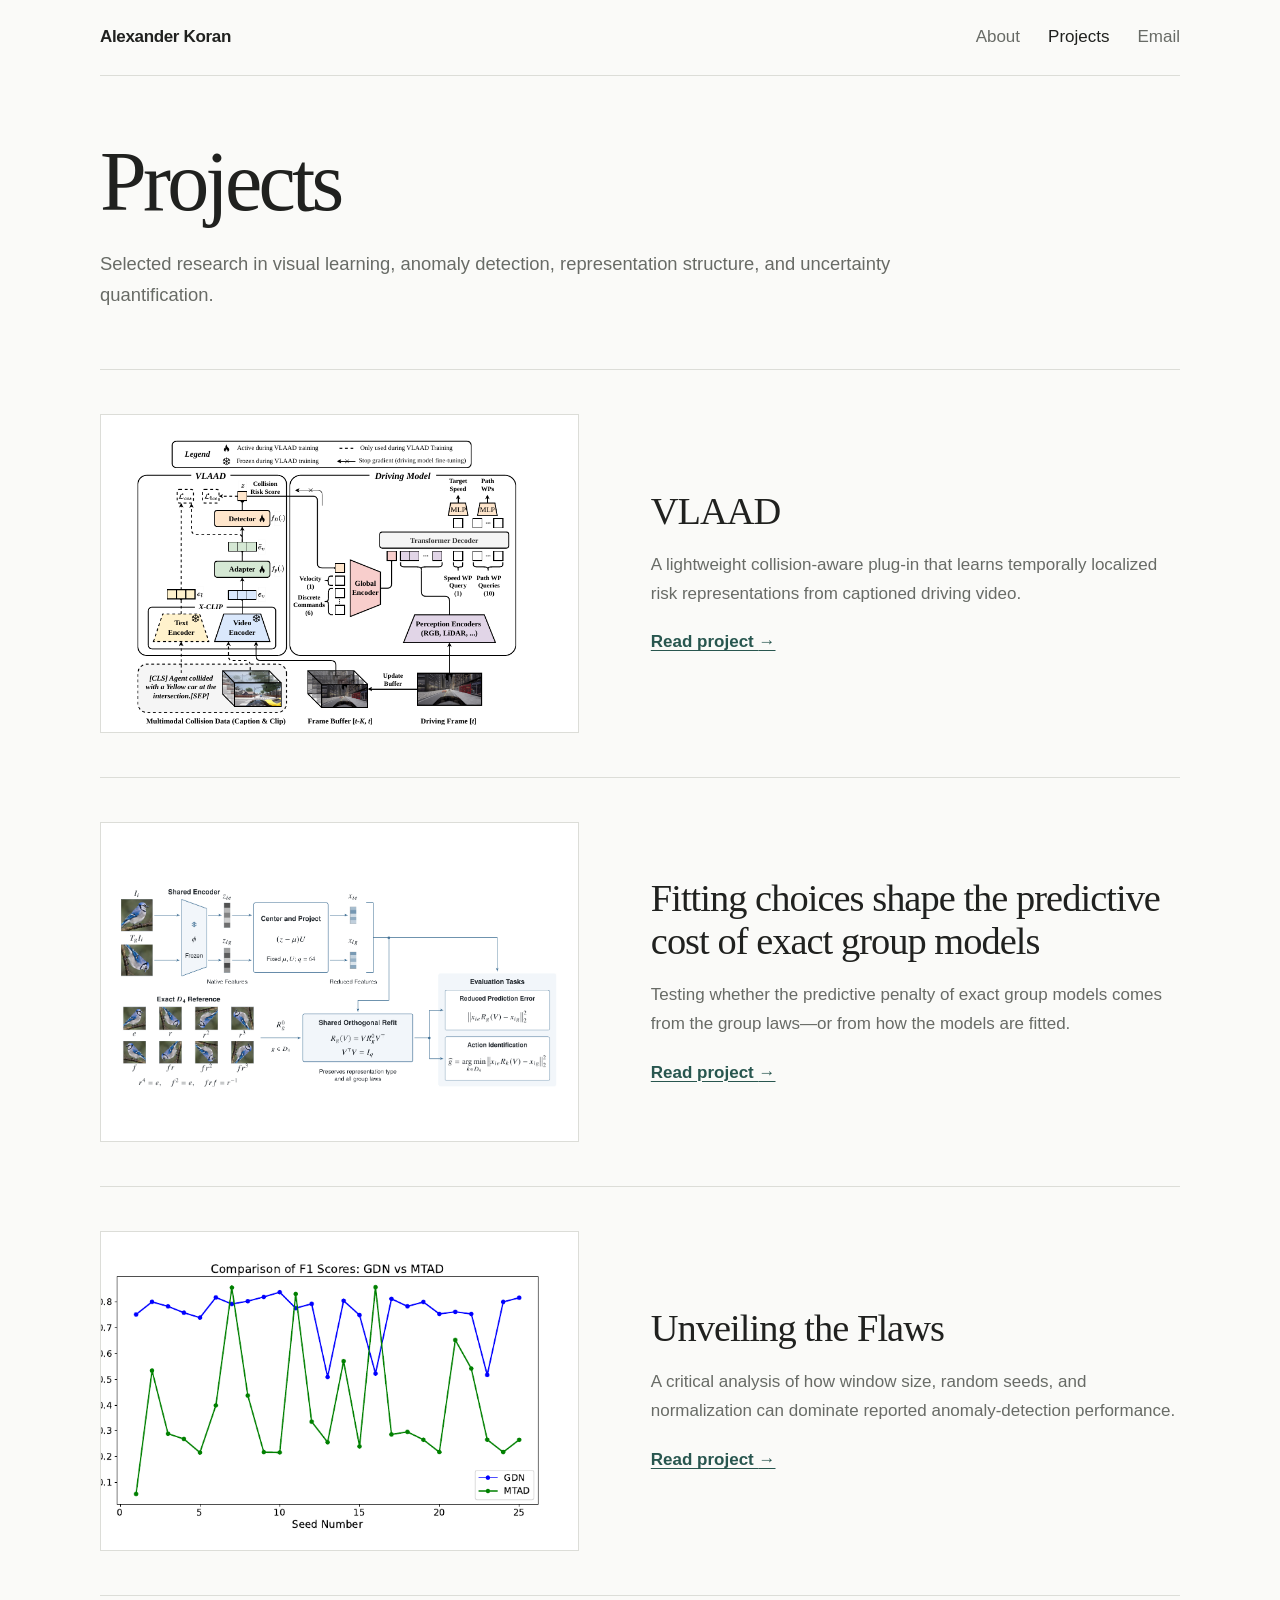
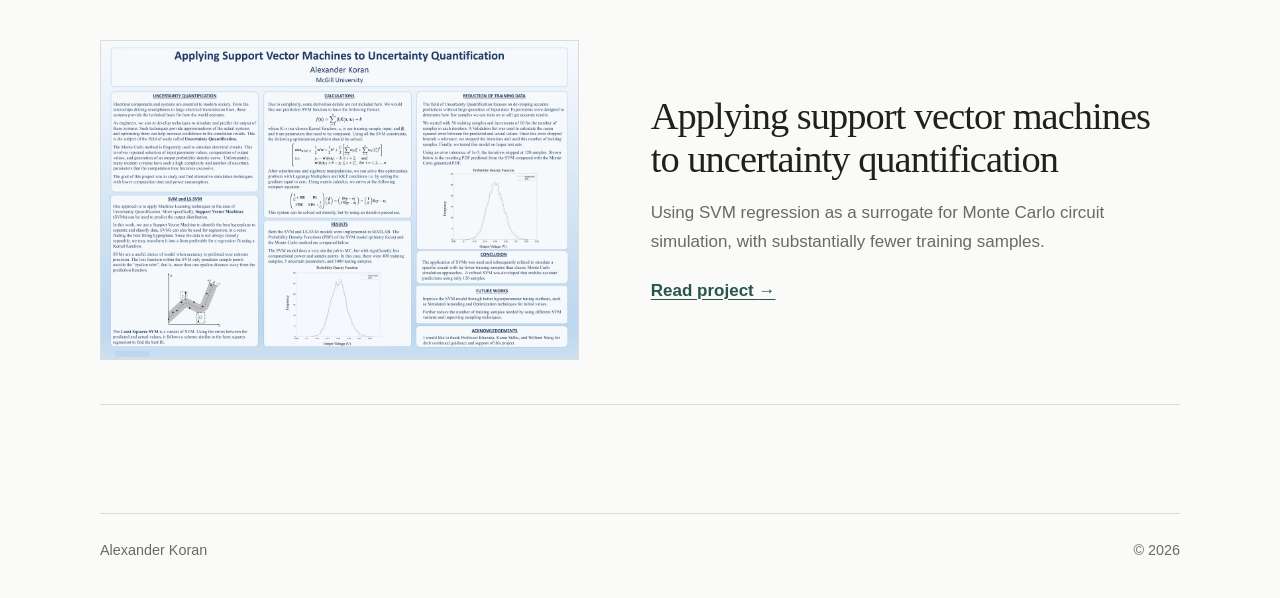
==== projects.html @ d5c2fa04 "Build professional portfolio site" ====
<!doctype html>
<html lang="en">
  <head>
    <meta charset="utf-8">
    <meta name="viewport" content="width=device-width, initial-scale=1">
    <meta name="description" content="Research projects by Alexander Koran in visual learning, anomaly detection, representation learning, and uncertainty quantification.">
    <meta name="theme-color" content="#fafaf8">
    <title>Projects — Alexander Koran</title>
    <link rel="icon" href="favicon.svg" type="image/svg+xml">
    <link rel="stylesheet" href="styles.css">
    <script src="script.js" defer></script>
  </head>
  <body>
    <a class="skip-link" href="#main">Skip to content</a>
    <header class="site-header shell">
      <a class="site-name" href="index.html">Alexander Koran</a>
      <nav aria-label="Primary navigation"><a href="index.html">About</a><a href="projects.html" aria-current="page">Projects</a><a href="mailto:alexanderskoran@gmail.com">Email</a></nav>
    </header>

    <main id="main" class="shell projects-page">
      <header class="page-intro page-intro-compact">
        <h1>Projects</h1>
        <p>Selected research in visual learning, anomaly detection, representation structure, and uncertainty quantification.</p>
      </header>
      <div class="project-list project-index-list">
        <article class="project-row">
          <a class="project-figure" href="projects/vlaad.html" aria-label="Read about VLAAD"><img src="assets/vlaad-architecture.png" alt="Architecture diagram of VLAAD and its integration with a driving model"></a>
          <div class="project-copy"><h2><a href="projects/vlaad.html">VLAAD</a></h2><p>A lightweight collision-aware plug-in that learns temporally localized risk representations from captioned driving video.</p><a class="detail-link" href="projects/vlaad.html">Read project <span aria-hidden="true">→</span></a></div>
        </article>
        <article class="project-row">
          <a class="project-figure" href="projects/exact-group-models.html" aria-label="Read about exact group models"><img src="assets/exact-group-refit.png" alt="Diagram of exact group maps being refitted to observed feature transformations"></a>
          <div class="project-copy"><h2><a href="projects/exact-group-models.html">Fitting choices shape the predictive cost of exact group models</a></h2><p>Testing whether the predictive penalty of exact group models comes from the group laws—or from how the models are fitted.</p><a class="detail-link" href="projects/exact-group-models.html">Read project <span aria-hidden="true">→</span></a></div>
        </article>
        <article class="project-row">
          <a class="project-figure" href="projects/unveiling-the-flaws.html" aria-label="Read about Unveiling the Flaws"><img src="assets/unveiling-flaws-seed-figure.png" alt="F1 scores for two time-series anomaly detection models across random seeds"></a>
          <div class="project-copy"><h2><a href="projects/unveiling-the-flaws.html">Unveiling the Flaws</a></h2><p>A critical analysis of how window size, random seeds, and normalization can dominate reported anomaly-detection performance.</p><a class="detail-link" href="projects/unveiling-the-flaws.html">Read project <span aria-hidden="true">→</span></a></div>
        </article>
        <article class="project-row">
          <a class="project-figure" href="projects/svm-uncertainty-quantification.html" aria-label="Read about support vector machines for uncertainty quantification"><img src="assets/svm-uncertainty-quantification-poster.webp" alt="Poster for a project using SVM surrogates for uncertainty quantification"></a>
          <div class="project-copy"><h2><a href="projects/svm-uncertainty-quantification.html">Applying support vector machines to uncertainty quantification</a></h2><p>Using SVM regression as a surrogate for Monte Carlo circuit simulation, with substantially fewer training samples.</p><a class="detail-link" href="projects/svm-uncertainty-quantification.html">Read project <span aria-hidden="true">→</span></a></div>
        </article>
      </div>
    </main>

    <footer class="site-footer shell"><span>Alexander Koran</span><span>© <span id="current-year">2026</span></span></footer>
  </body>
</html>
---- styles.css ----
:root {
  color-scheme: light;
  --paper: #fafaf8;
  --surface: #ffffff;
  --ink: #20211f;
  --muted: #686b66;
  --line: #dcddd8;
  --accent: #28564f;
}

* { box-sizing: border-box; }

html { scroll-behavior: smooth; }

body {
  margin: 0;
  background: var(--paper);
  color: var(--ink);
  font-family: Inter, ui-sans-serif, -apple-system, BlinkMacSystemFont, "Segoe UI", sans-serif;
  font-size: 17px;
  line-height: 1.7;
  -webkit-font-smoothing: antialiased;
}

img { display: block; max-width: 100%; }

a {
  color: inherit;
  text-underline-offset: 0.2em;
  text-decoration-thickness: 1px;
}

a:hover { color: var(--accent); }

a:focus-visible {
  outline: 2px solid var(--accent);
  outline-offset: 4px;
  border-radius: 2px;
}

.shell {
  width: min(1080px, calc(100% - 48px));
  margin-inline: auto;
}

.skip-link {
  position: fixed;
  top: 12px;
  left: 12px;
  z-index: 20;
  transform: translateY(-160%);
  padding: 8px 12px;
  background: var(--ink);
  color: white;
}

.skip-link:focus { transform: none; }

.site-header {
  min-height: 76px;
  display: flex;
  align-items: center;
  justify-content: space-between;
  border-bottom: 1px solid var(--line);
}

.site-name {
  font-weight: 650;
  letter-spacing: -0.02em;
  text-decoration: none;
}

.site-header nav {
  display: flex;
  gap: 28px;
}

.site-header nav a {
  color: var(--muted);
  text-decoration: none;
}

.site-header nav a:hover,
.site-header nav a[aria-current="page"] { color: var(--ink); }

.intro {
  padding-block: 86px 80px;
  border-bottom: 1px solid var(--line);
}

.intro-copy { max-width: 900px; }

.intro-statement {
  max-width: 880px;
  margin: 0;
  font-family: "Iowan Old Style", "Palatino Linotype", Palatino, Georgia, serif;
  font-size: clamp(2.65rem, 5.8vw, 4.65rem);
  font-weight: 500;
  letter-spacing: -0.045em;
  line-height: 1.04;
}

.intro-copy > p {
  max-width: 760px;
  margin: 30px 0 0;
  color: var(--muted);
  font-size: 1.15rem;
}

.intro-copy .availability {
  margin-top: 18px;
  color: var(--ink);
  font-size: 1rem;
}

.text-links {
  display: flex;
  flex-wrap: wrap;
  gap: 22px;
  margin-top: 34px;
}

.text-links a,
.detail-link,
.project-links a {
  color: var(--accent);
  font-weight: 600;
}

.selected-work { padding-block: 58px 22px; }

.section-title-row {
  display: flex;
  align-items: baseline;
  justify-content: space-between;
  gap: 24px;
}

.section-title-row h2 {
  margin: 0;
  font-family: "Iowan Old Style", "Palatino Linotype", Palatino, Georgia, serif;
  font-size: 2.15rem;
  font-weight: 500;
  letter-spacing: -0.025em;
}

.section-title-row > a { color: var(--muted); }

.project-list { margin-top: 30px; }

.project-row {
  display: grid;
  grid-template-columns: minmax(280px, 0.95fr) minmax(300px, 1.05fr);
  gap: clamp(32px, 6vw, 72px);
  align-items: center;
  padding-block: 44px;
  border-top: 1px solid var(--line);
}

.project-row:last-child { border-bottom: 1px solid var(--line); }

.project-figure {
  display: block;
  overflow: hidden;
  border: 1px solid var(--line);
  background: var(--surface);
  text-decoration: none;
}

.project-figure img {
  width: 100%;
  aspect-ratio: 3 / 2;
  object-fit: contain;
}

.project-copy h2,
.project-copy h3 {
  margin: 0;
  font-family: "Iowan Old Style", "Palatino Linotype", Palatino, Georgia, serif;
  font-size: clamp(1.75rem, 3vw, 2.45rem);
  font-weight: 500;
  letter-spacing: -0.025em;
  line-height: 1.12;
}

.project-copy h2 a,
.project-copy h3 a { text-decoration: none; }

.project-copy p {
  margin: 18px 0 20px;
  color: var(--muted);
}

.projects-page { padding-block: 64px 36px; }

.page-intro { max-width: 800px; }

.page-intro h1 {
  margin: 0;
  font-family: "Iowan Old Style", "Palatino Linotype", Palatino, Georgia, serif;
  font-size: clamp(3rem, 7vw, 5.25rem);
  font-weight: 500;
  letter-spacing: -0.045em;
  line-height: 1;
}

.page-intro p {
  margin: 24px 0 0;
  color: var(--muted);
  font-size: 1.15rem;
}

.project-index-list { margin-top: 58px; }

.project-page { padding-block: 58px 36px; }

.back-link {
  display: inline-flex;
  gap: 8px;
  margin-bottom: 58px;
  color: var(--muted);
  text-decoration: none;
}

.project-header { max-width: 930px; }

.project-header h1 {
  margin: 0;
  font-family: "Iowan Old Style", "Palatino Linotype", Palatino, Georgia, serif;
  font-size: clamp(2.55rem, 6vw, 4.85rem);
  font-weight: 500;
  letter-spacing: -0.045em;
  line-height: 1.02;
}

.project-header .long-title { font-size: clamp(2.35rem, 5.4vw, 4.4rem); }

.project-header > p:not(.project-links) {
  max-width: 760px;
  margin: 28px 0 0;
  color: var(--muted);
  font-size: clamp(1.05rem, 2vw, 1.28rem);
}

.project-links { margin-top: 24px; }
.project-links > span { margin-inline: 8px; color: var(--line); }

.project-hero-figure {
  margin: 58px 0 0;
  padding: clamp(10px, 2vw, 20px);
  border: 1px solid var(--line);
  background: var(--surface);
}

.project-hero-link { display: block; text-decoration: none; }

.project-hero-figure img {
  width: 100%;
  max-height: 650px;
  object-fit: contain;
}

.project-hero-figure.poster-figure img {
  max-height: none;
  aspect-ratio: 3 / 2;
}

.project-hero-figure figcaption {
  margin-top: 12px;
  color: var(--muted);
  font-size: 0.88rem;
}

.project-article-grid { margin-top: 64px; }
.project-article { max-width: 800px; }

.project-article h2 {
  margin: 0 0 20px;
  font-family: "Iowan Old Style", "Palatino Linotype", Palatino, Georgia, serif;
  font-size: 2rem;
  font-weight: 500;
  letter-spacing: -0.02em;
}

.project-article p { margin: 0; }

.project-pagination {
  display: flex;
  justify-content: space-between;
  gap: 24px;
  margin-top: 72px;
  padding-top: 24px;
  border-top: 1px solid var(--line);
}

.project-pagination a { color: var(--muted); text-decoration: none; }

.site-footer {
  display: flex;
  justify-content: space-between;
  margin-top: 72px;
  padding-block: 24px 36px;
  border-top: 1px solid var(--line);
  color: var(--muted);
  font-size: 0.9rem;
}

@media (max-width: 760px) {
  .shell { width: min(100% - 28px, 1080px); }
  .site-header { min-height: 66px; }
  .site-header nav { gap: 16px; font-size: 0.9rem; }
  .intro { padding-block: 54px 52px; }
  .intro-statement { font-size: clamp(2.4rem, 11vw, 3.7rem); }
  .project-row { grid-template-columns: 1fr; gap: 24px; padding-block: 34px; }
  .projects-page { padding-top: 42px; }
  .project-page { padding-top: 38px; }
  .back-link { margin-bottom: 38px; }
  .project-header h1,
  .project-header .long-title { font-size: clamp(2.25rem, 11vw, 3.35rem); }
  .project-hero-figure { margin-top: 42px; }
  .project-pagination { flex-direction: column; }
}

@media (prefers-reduced-motion: reduce) {
  html { scroll-behavior: auto; }
}
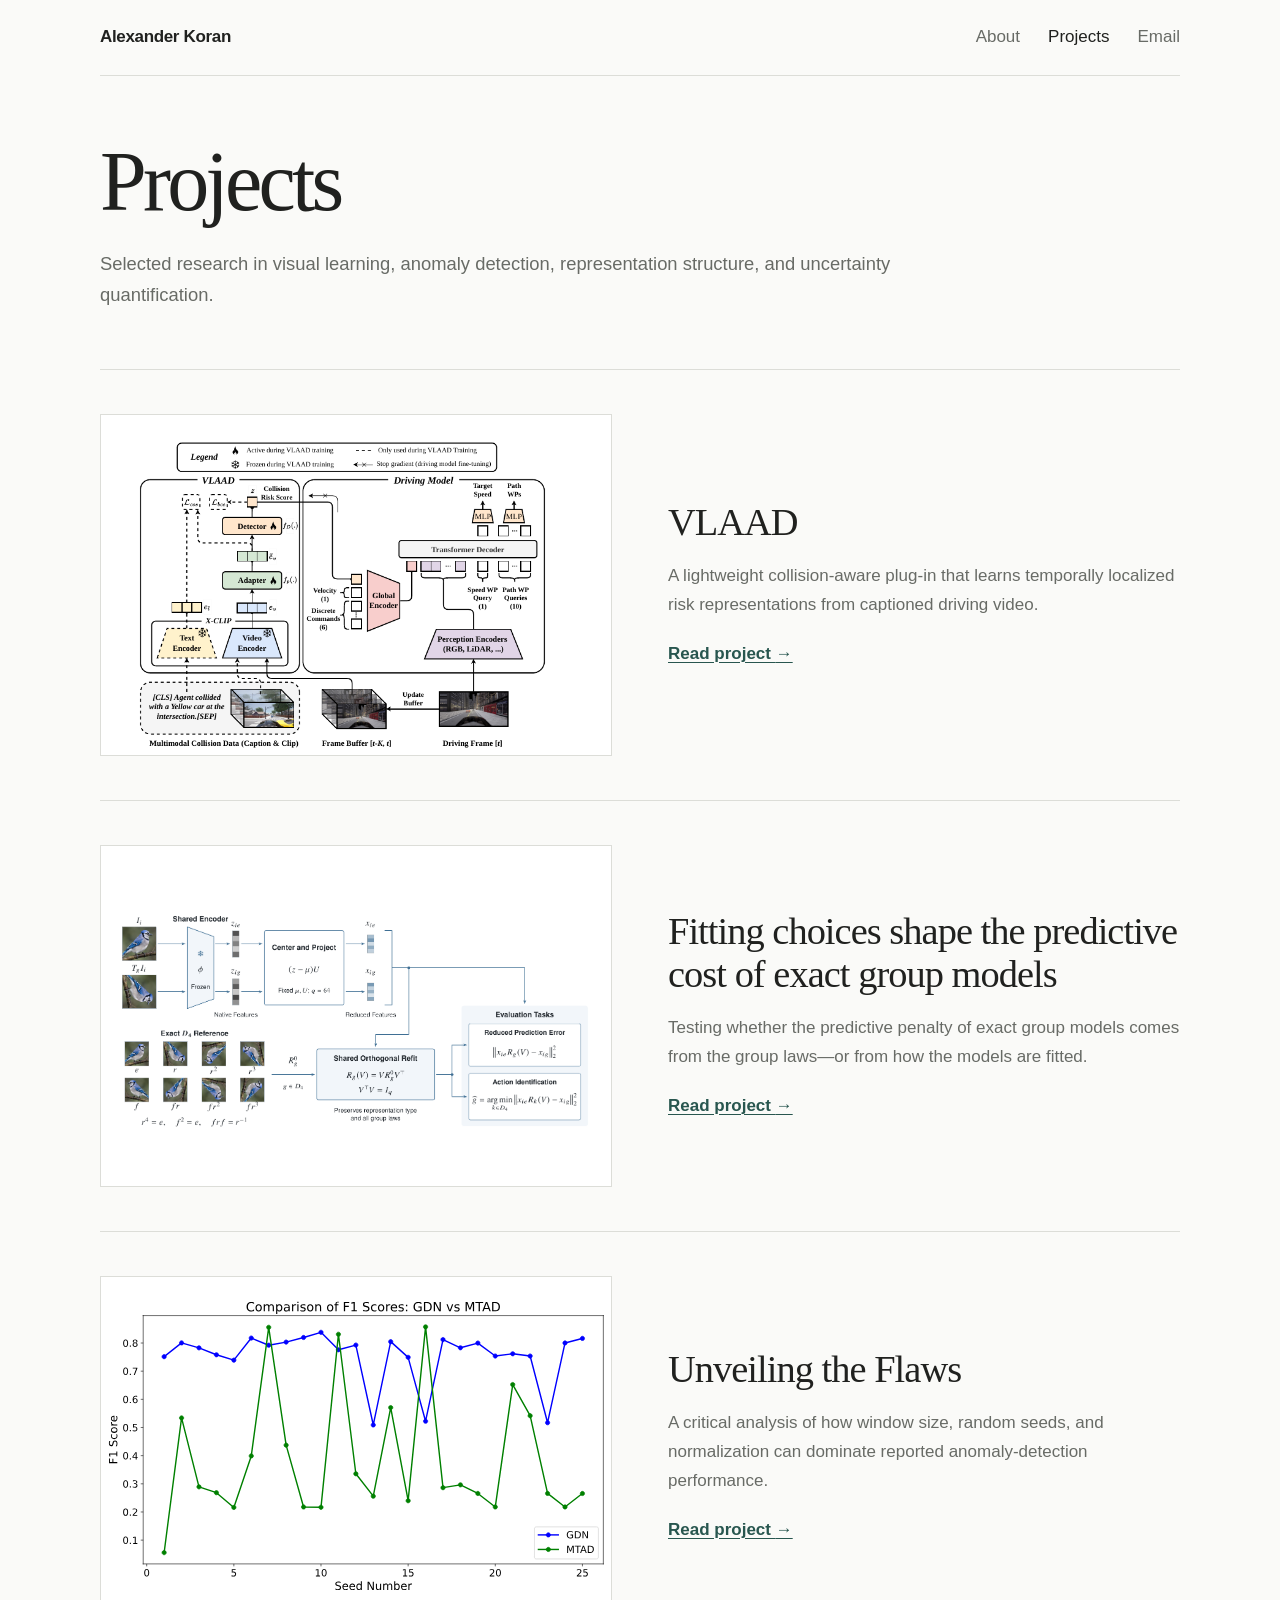
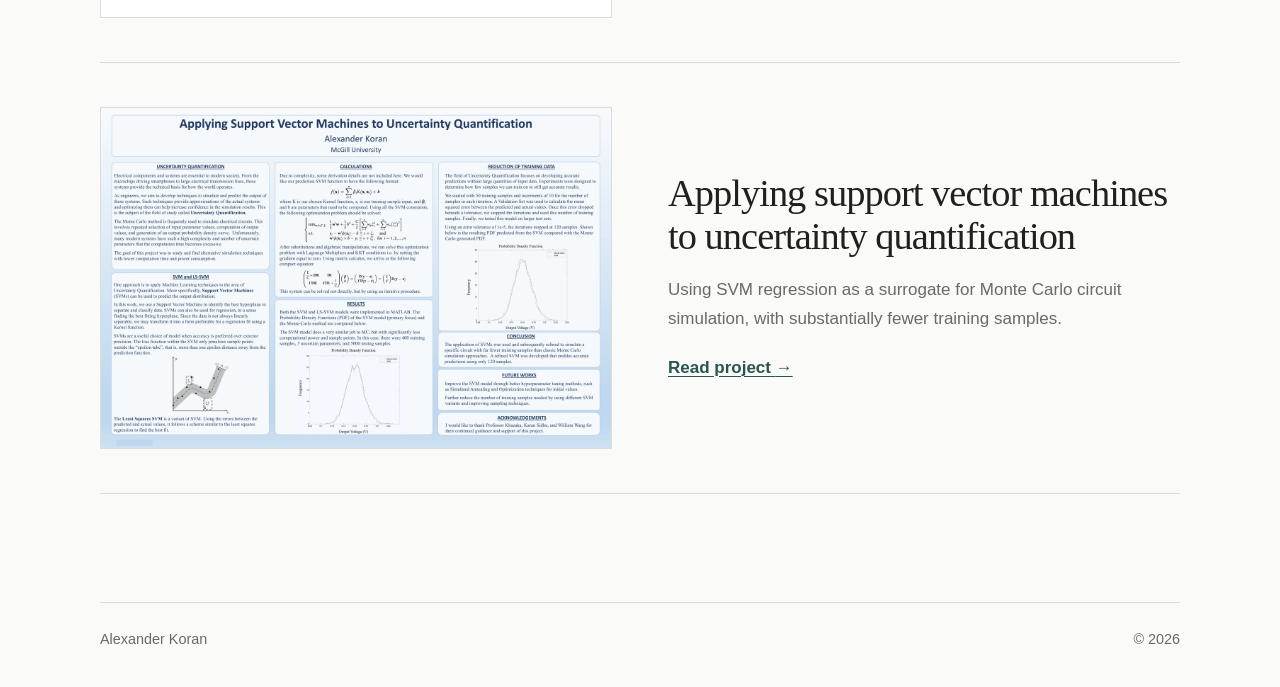
==== commit c16fc7a6: "Improve project figure presentation" ====
--- a/projects.html
+++ b/projects.html
@@ -32,7 +32,7 @@
           <div class="project-copy"><h2><a href="projects/exact-group-models.html">Fitting choices shape the predictive cost of exact group models</a></h2><p>Testing whether the predictive penalty of exact group models comes from the group laws—or from how the models are fitted.</p><a class="detail-link" href="projects/exact-group-models.html">Read project <span aria-hidden="true">→</span></a></div>
         </article>
         <article class="project-row">
-          <a class="project-figure" href="projects/unveiling-the-flaws.html" aria-label="Read about Unveiling the Flaws"><img src="assets/unveiling-flaws-seed-figure.png" alt="F1 scores for two time-series anomaly detection models across random seeds"></a>
+          <a class="project-figure" href="projects/unveiling-the-flaws.html" aria-label="Read about Unveiling the Flaws"><img src="assets/unveiling-flaws-seed-figure.svg" alt="F1 scores for two time-series anomaly detection models across random seeds"></a>
           <div class="project-copy"><h2><a href="projects/unveiling-the-flaws.html">Unveiling the Flaws</a></h2><p>A critical analysis of how window size, random seeds, and normalization can dominate reported anomaly-detection performance.</p><a class="detail-link" href="projects/unveiling-the-flaws.html">Read project <span aria-hidden="true">→</span></a></div>
         </article>
         <article class="project-row">
--- a/styles.css
+++ b/styles.css
@@ -150,8 +150,8 @@
 
 .project-row {
   display: grid;
-  grid-template-columns: minmax(280px, 0.95fr) minmax(300px, 1.05fr);
-  gap: clamp(32px, 6vw, 72px);
+  grid-template-columns: minmax(340px, 1fr) minmax(300px, 1fr);
+  gap: clamp(32px, 5vw, 56px);
   align-items: center;
   padding-block: 44px;
   border-top: 1px solid var(--line);
@@ -256,7 +256,8 @@
 
 .project-hero-figure img {
   width: 100%;
-  max-height: 650px;
+  height: auto;
+  max-height: none;
   object-fit: contain;
 }
 
@@ -311,7 +312,7 @@
   .site-header nav { gap: 16px; font-size: 0.9rem; }
   .intro { padding-block: 54px 52px; }
   .intro-statement { font-size: clamp(2.4rem, 11vw, 3.7rem); }
-  .project-row { grid-template-columns: 1fr; gap: 24px; padding-block: 34px; }
+  .project-row { grid-template-columns: minmax(0, 1fr); gap: 24px; padding-block: 34px; }
   .projects-page { padding-top: 42px; }
   .project-page { padding-top: 38px; }
   .back-link { margin-bottom: 38px; }
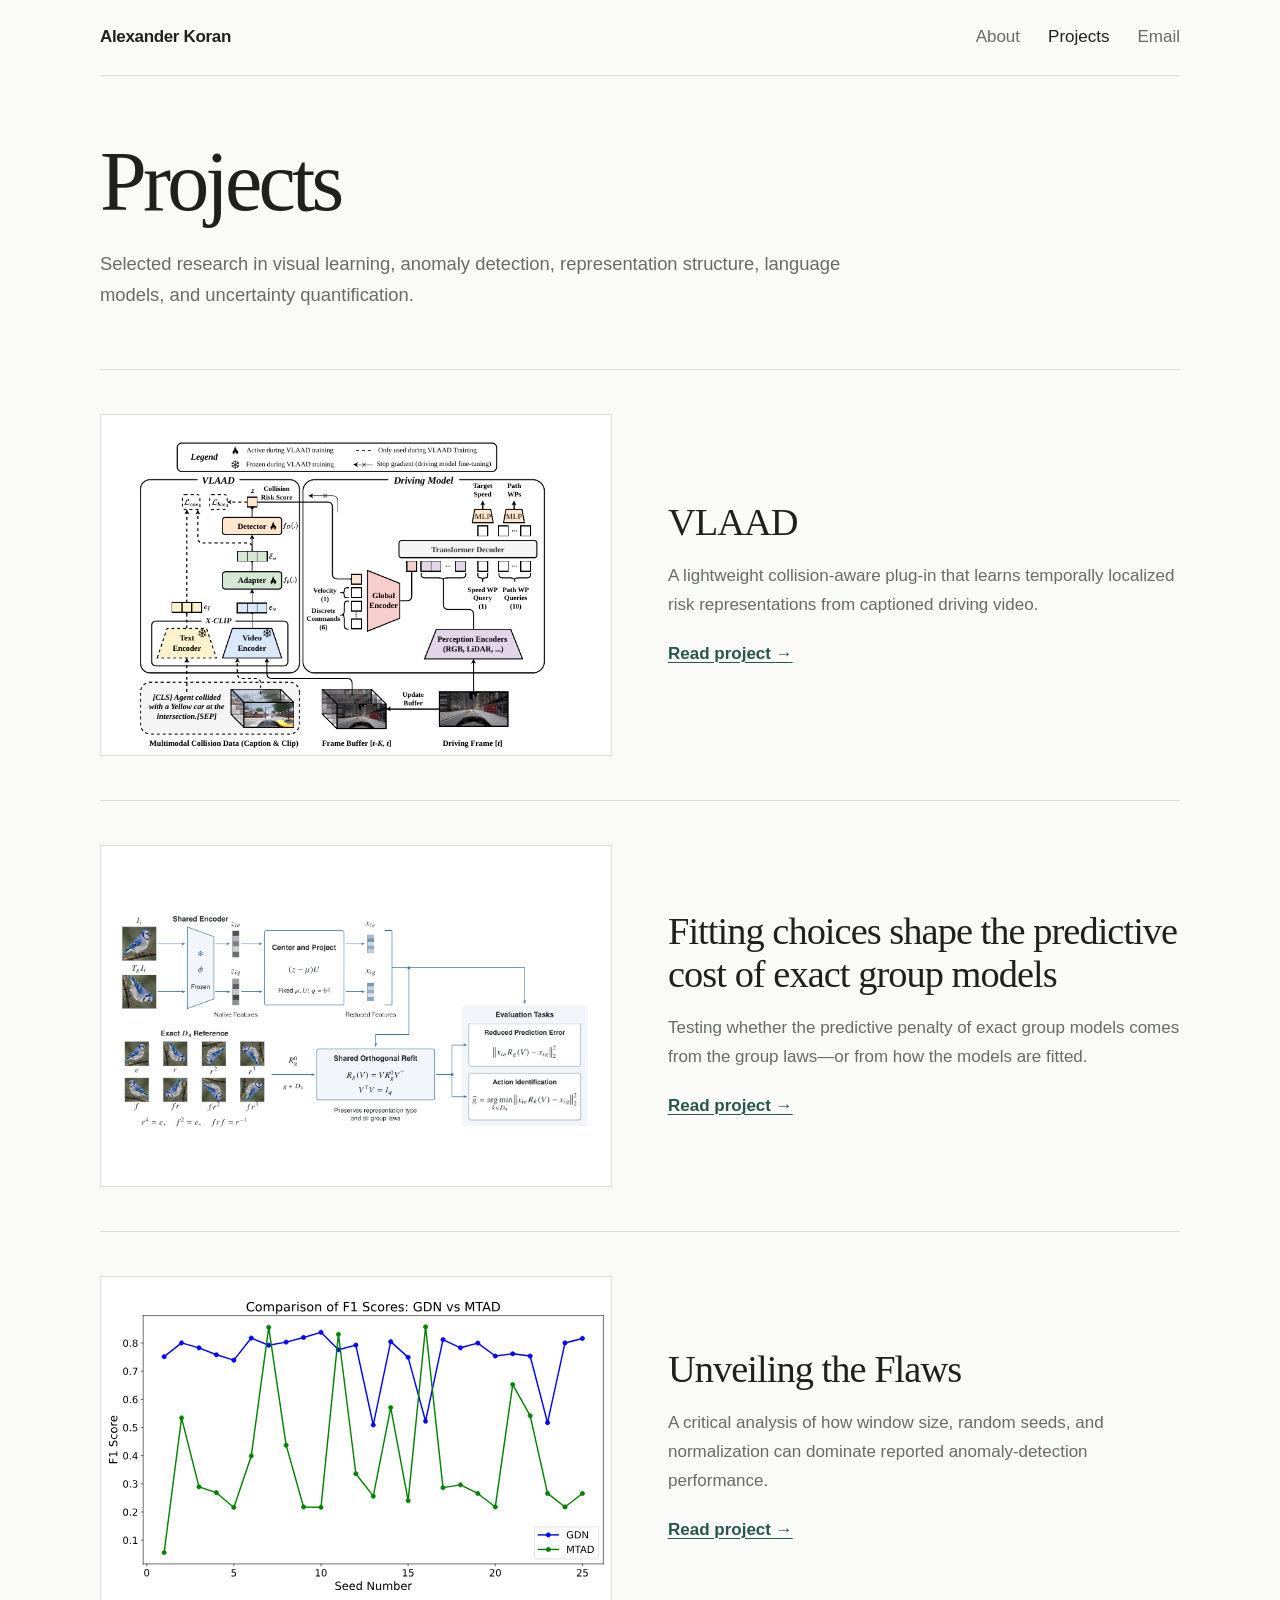
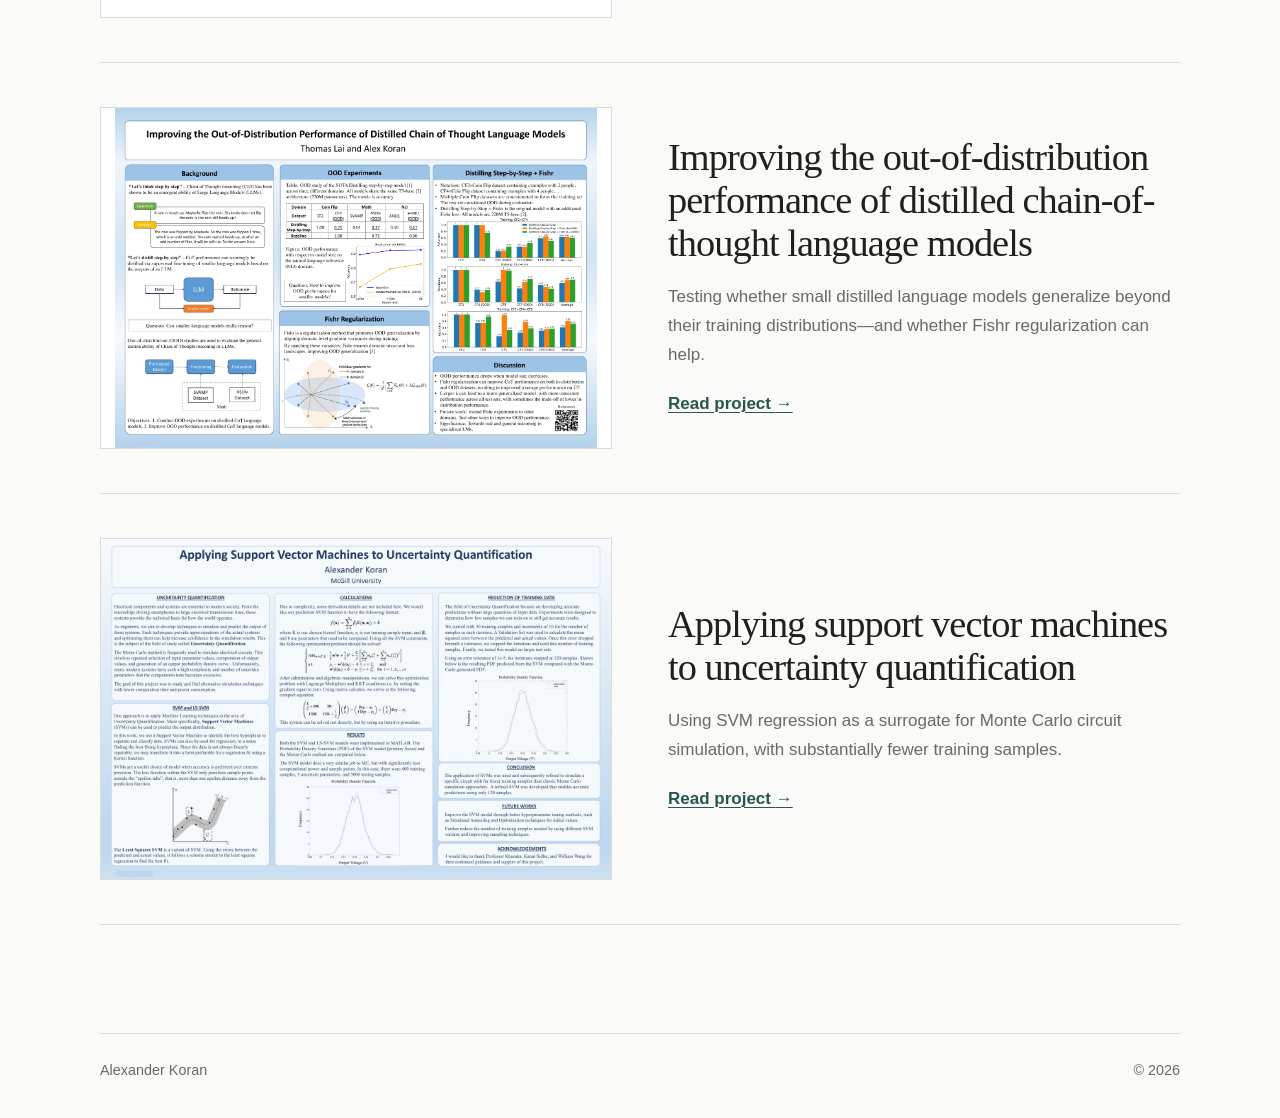
==== commit b9144b03: "Add distilled chain-of-thought project" ====
--- a/projects.html
+++ b/projects.html
@@ -3,7 +3,7 @@
   <head>
     <meta charset="utf-8">
     <meta name="viewport" content="width=device-width, initial-scale=1">
-    <meta name="description" content="Research projects by Alexander Koran in visual learning, anomaly detection, representation learning, and uncertainty quantification.">
+    <meta name="description" content="Research projects by Alexander Koran in visual learning, anomaly detection, representation learning, language models, and uncertainty quantification.">
     <meta name="theme-color" content="#fafaf8">
     <title>Projects — Alexander Koran</title>
     <link rel="icon" href="favicon.svg" type="image/svg+xml">
@@ -20,7 +20,7 @@
     <main id="main" class="shell projects-page">
       <header class="page-intro page-intro-compact">
         <h1>Projects</h1>
-        <p>Selected research in visual learning, anomaly detection, representation structure, and uncertainty quantification.</p>
+        <p>Selected research in visual learning, anomaly detection, representation structure, language models, and uncertainty quantification.</p>
       </header>
       <div class="project-list project-index-list">
         <article class="project-row">
@@ -36,6 +36,10 @@
           <div class="project-copy"><h2><a href="projects/unveiling-the-flaws.html">Unveiling the Flaws</a></h2><p>A critical analysis of how window size, random seeds, and normalization can dominate reported anomaly-detection performance.</p><a class="detail-link" href="projects/unveiling-the-flaws.html">Read project <span aria-hidden="true">→</span></a></div>
         </article>
         <article class="project-row">
+          <a class="project-figure" href="projects/distilled-cot-ood.html" aria-label="Read about out-of-distribution performance in distilled chain-of-thought language models"><img src="assets/distilled-cot-ood-poster.webp" alt="Poster summarizing out-of-distribution experiments on distilled chain-of-thought language models"></a>
+          <div class="project-copy"><h2><a href="projects/distilled-cot-ood.html">Improving the out-of-distribution performance of distilled chain-of-thought language models</a></h2><p>Testing whether small distilled language models generalize beyond their training distributions—and whether Fishr regularization can help.</p><a class="detail-link" href="projects/distilled-cot-ood.html">Read project <span aria-hidden="true">→</span></a></div>
+        </article>
+        <article class="project-row">
           <a class="project-figure" href="projects/svm-uncertainty-quantification.html" aria-label="Read about support vector machines for uncertainty quantification"><img src="assets/svm-uncertainty-quantification-poster.webp" alt="Poster for a project using SVM surrogates for uncertainty quantification"></a>
           <div class="project-copy"><h2><a href="projects/svm-uncertainty-quantification.html">Applying support vector machines to uncertainty quantification</a></h2><p>Using SVM regression as a surrogate for Monte Carlo circuit simulation, with substantially fewer training samples.</p><a class="detail-link" href="projects/svm-uncertainty-quantification.html">Read project <span aria-hidden="true">→</span></a></div>
         </article>
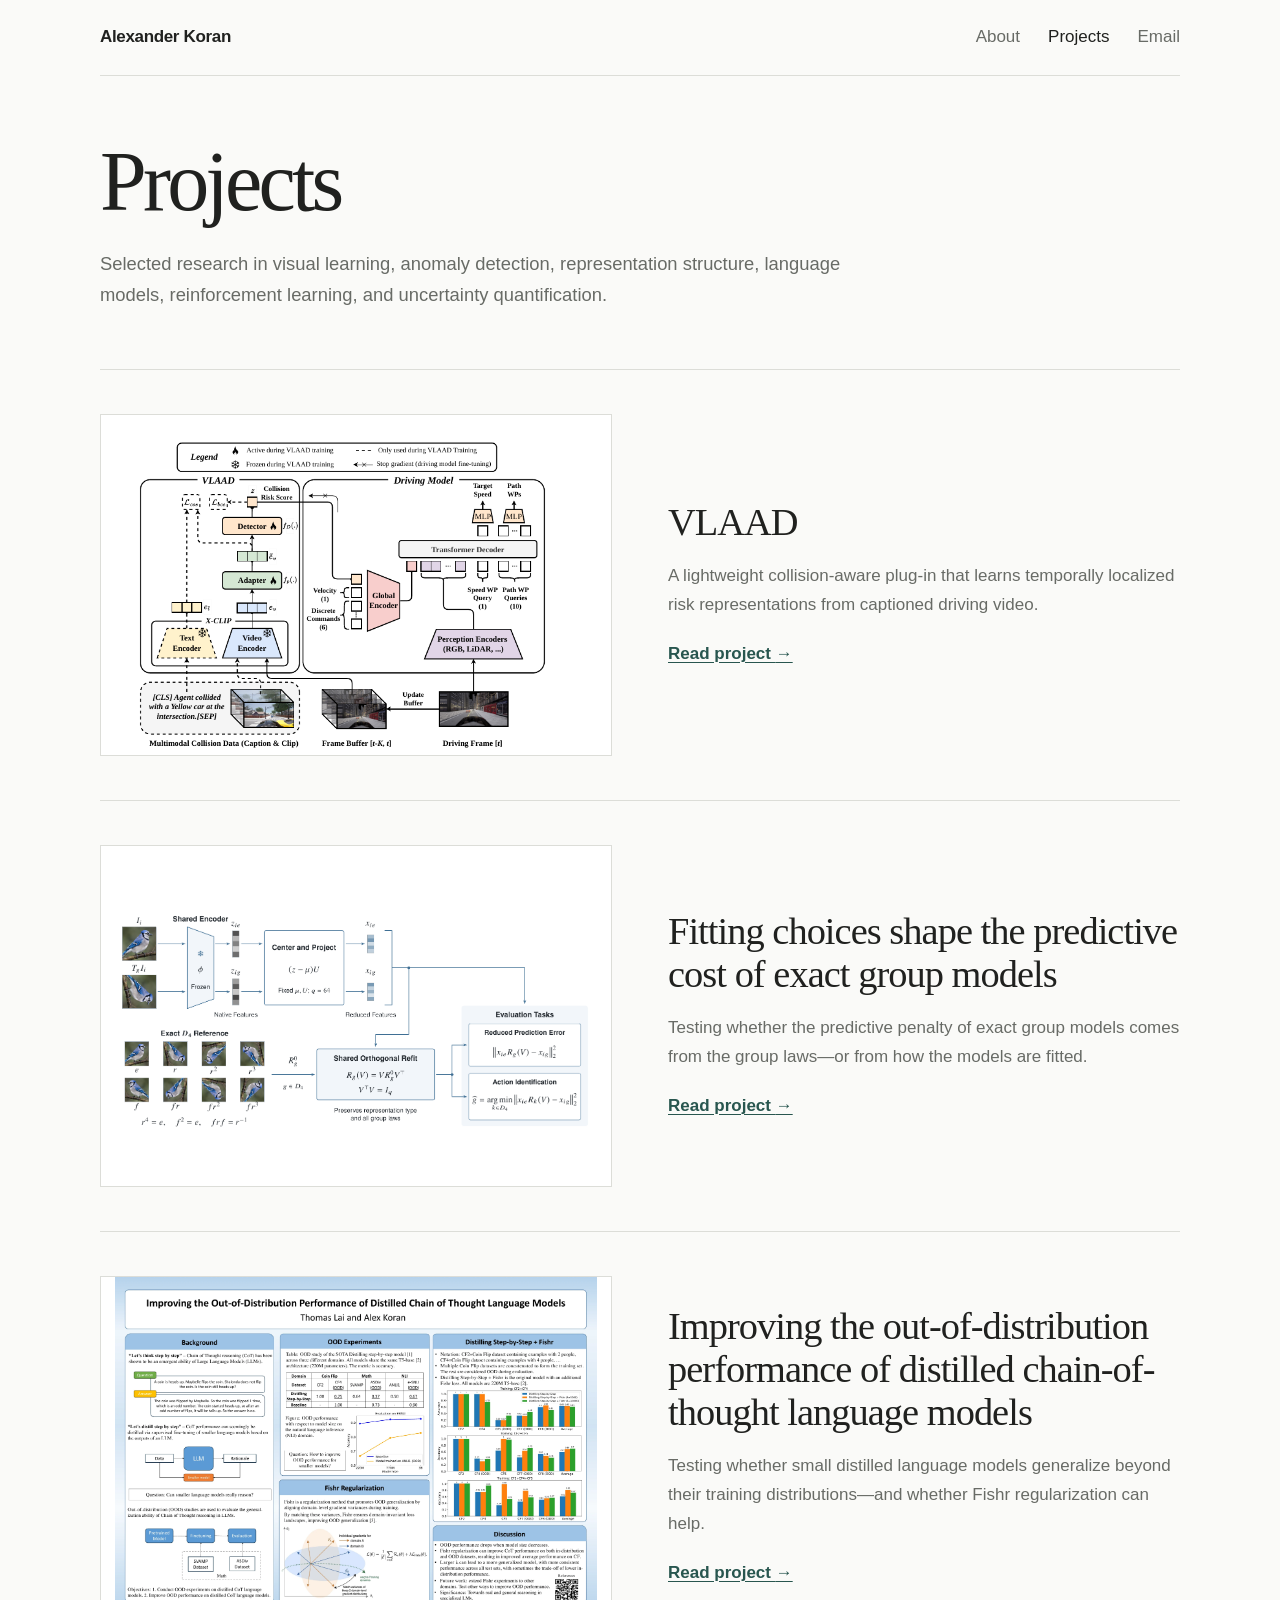
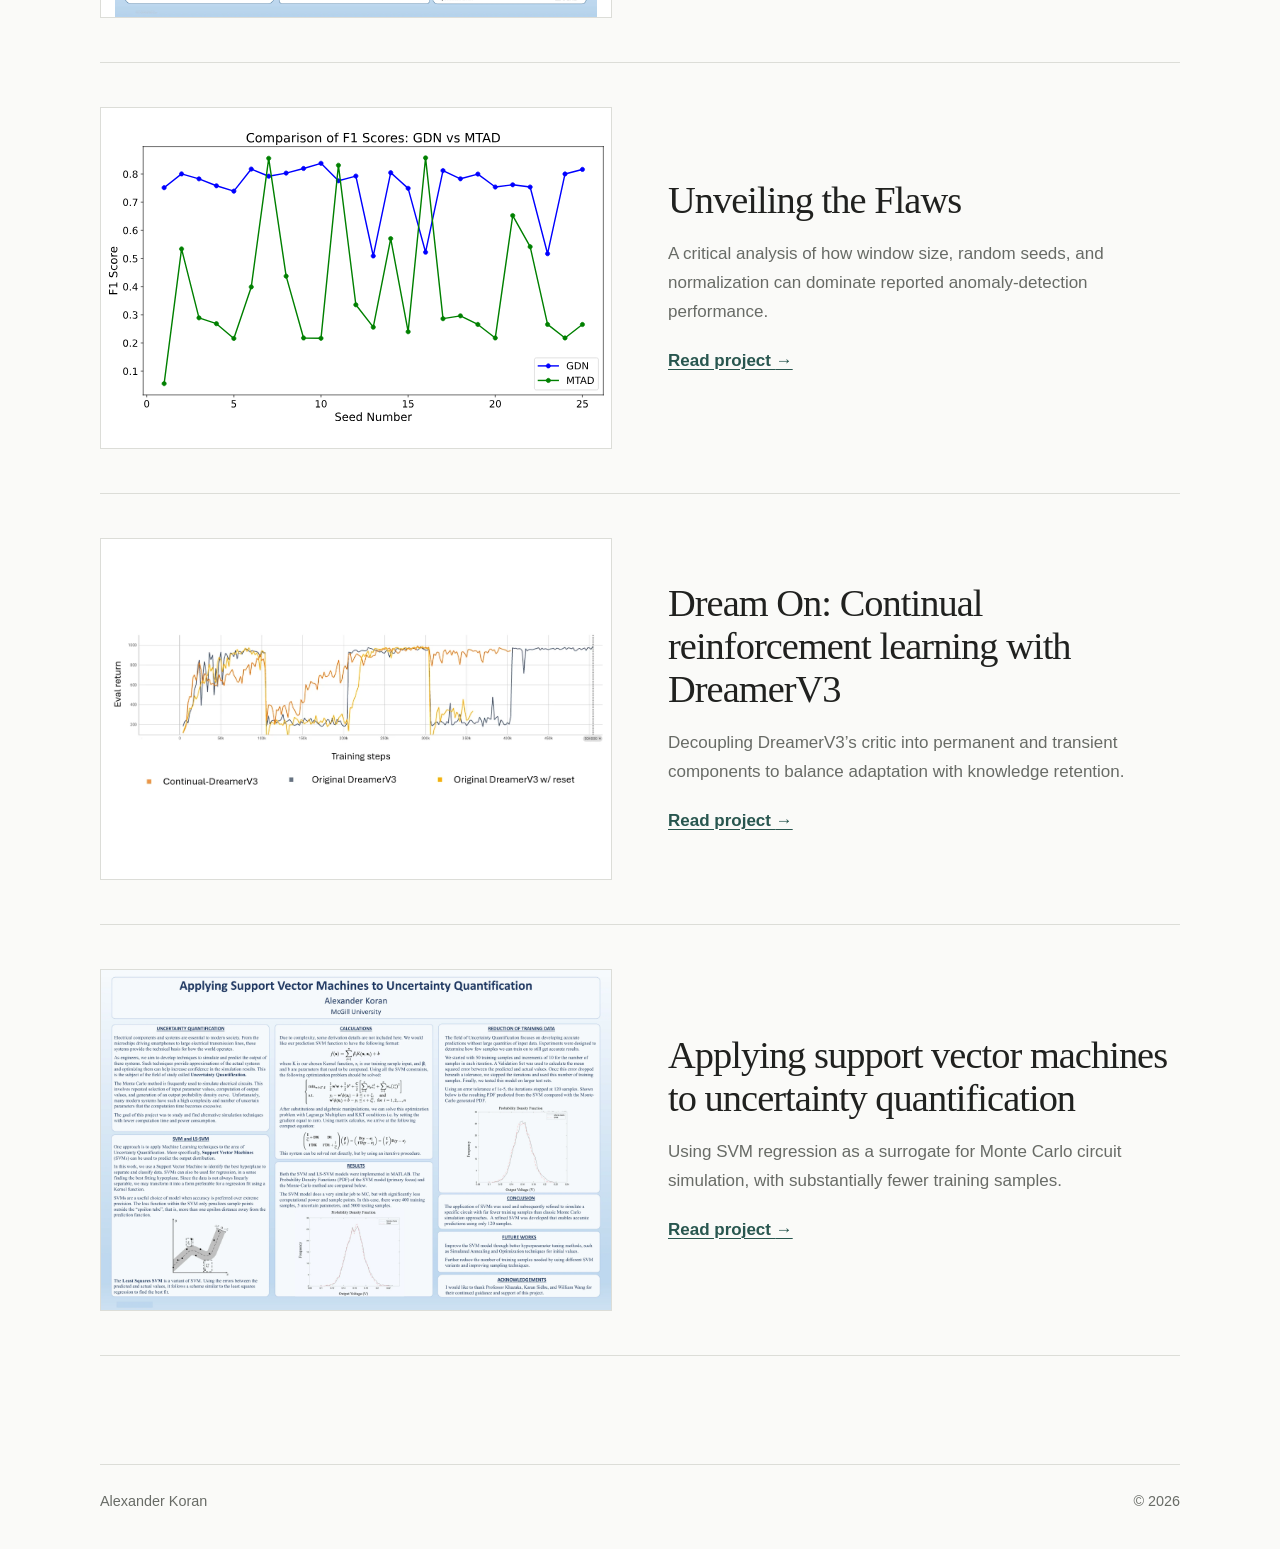
==== commit 9b1075ce: "Add continual reinforcement learning project" ====
--- a/projects.html
+++ b/projects.html
@@ -3,7 +3,7 @@
   <head>
     <meta charset="utf-8">
     <meta name="viewport" content="width=device-width, initial-scale=1">
-    <meta name="description" content="Research projects by Alexander Koran in visual learning, anomaly detection, representation learning, language models, and uncertainty quantification.">
+    <meta name="description" content="Research projects by Alexander Koran in visual learning, anomaly detection, representation learning, language models, reinforcement learning, and uncertainty quantification.">
     <meta name="theme-color" content="#fafaf8">
     <title>Projects — Alexander Koran</title>
     <link rel="icon" href="favicon.svg" type="image/svg+xml">
@@ -20,7 +20,7 @@
     <main id="main" class="shell projects-page">
       <header class="page-intro page-intro-compact">
         <h1>Projects</h1>
-        <p>Selected research in visual learning, anomaly detection, representation structure, language models, and uncertainty quantification.</p>
+        <p>Selected research in visual learning, anomaly detection, representation structure, language models, reinforcement learning, and uncertainty quantification.</p>
       </header>
       <div class="project-list project-index-list">
         <article class="project-row">
@@ -32,12 +32,16 @@
           <div class="project-copy"><h2><a href="projects/exact-group-models.html">Fitting choices shape the predictive cost of exact group models</a></h2><p>Testing whether the predictive penalty of exact group models comes from the group laws—or from how the models are fitted.</p><a class="detail-link" href="projects/exact-group-models.html">Read project <span aria-hidden="true">→</span></a></div>
         </article>
         <article class="project-row">
+          <a class="project-figure" href="projects/distilled-cot-ood.html" aria-label="Read about out-of-distribution performance in distilled chain-of-thought language models"><img src="assets/distilled-cot-ood-poster.webp" alt="Poster summarizing out-of-distribution experiments on distilled chain-of-thought language models"></a>
+          <div class="project-copy"><h2><a href="projects/distilled-cot-ood.html">Improving the out-of-distribution performance of distilled chain-of-thought language models</a></h2><p>Testing whether small distilled language models generalize beyond their training distributions—and whether Fishr regularization can help.</p><a class="detail-link" href="projects/distilled-cot-ood.html">Read project <span aria-hidden="true">→</span></a></div>
+        </article>
+        <article class="project-row">
           <a class="project-figure" href="projects/unveiling-the-flaws.html" aria-label="Read about Unveiling the Flaws"><img src="assets/unveiling-flaws-seed-figure.svg" alt="F1 scores for two time-series anomaly detection models across random seeds"></a>
           <div class="project-copy"><h2><a href="projects/unveiling-the-flaws.html">Unveiling the Flaws</a></h2><p>A critical analysis of how window size, random seeds, and normalization can dominate reported anomaly-detection performance.</p><a class="detail-link" href="projects/unveiling-the-flaws.html">Read project <span aria-hidden="true">→</span></a></div>
         </article>
         <article class="project-row">
-          <a class="project-figure" href="projects/distilled-cot-ood.html" aria-label="Read about out-of-distribution performance in distilled chain-of-thought language models"><img src="assets/distilled-cot-ood-poster.webp" alt="Poster summarizing out-of-distribution experiments on distilled chain-of-thought language models"></a>
-          <div class="project-copy"><h2><a href="projects/distilled-cot-ood.html">Improving the out-of-distribution performance of distilled chain-of-thought language models</a></h2><p>Testing whether small distilled language models generalize beyond their training distributions—and whether Fishr regularization can help.</p><a class="detail-link" href="projects/distilled-cot-ood.html">Read project <span aria-hidden="true">→</span></a></div>
+          <a class="project-figure" href="projects/continual-dreamerv3.html" aria-label="Read about Continual-DreamerV3"><img src="assets/continual-dreamerv3-results.webp" alt="Evaluation returns for Continual-DreamerV3 and two DreamerV3 baselines across alternating tasks"></a>
+          <div class="project-copy"><h2><a href="projects/continual-dreamerv3.html">Dream On: Continual reinforcement learning with DreamerV3</a></h2><p>Decoupling DreamerV3’s critic into permanent and transient components to balance adaptation with knowledge retention.</p><a class="detail-link" href="projects/continual-dreamerv3.html">Read project <span aria-hidden="true">→</span></a></div>
         </article>
         <article class="project-row">
           <a class="project-figure" href="projects/svm-uncertainty-quantification.html" aria-label="Read about support vector machines for uncertainty quantification"><img src="assets/svm-uncertainty-quantification-poster.webp" alt="Poster for a project using SVM surrogates for uncertainty quantification"></a>
--- a/styles.css
+++ b/styles.css
@@ -243,6 +243,12 @@
 }
 
 .project-links { margin-top: 24px; }
+.project-links a {
+  display: inline-flex;
+  align-items: baseline;
+  gap: 0.2em;
+  white-space: nowrap;
+}
 .project-links > span { margin-inline: 8px; color: var(--line); }
 
 .project-hero-figure {
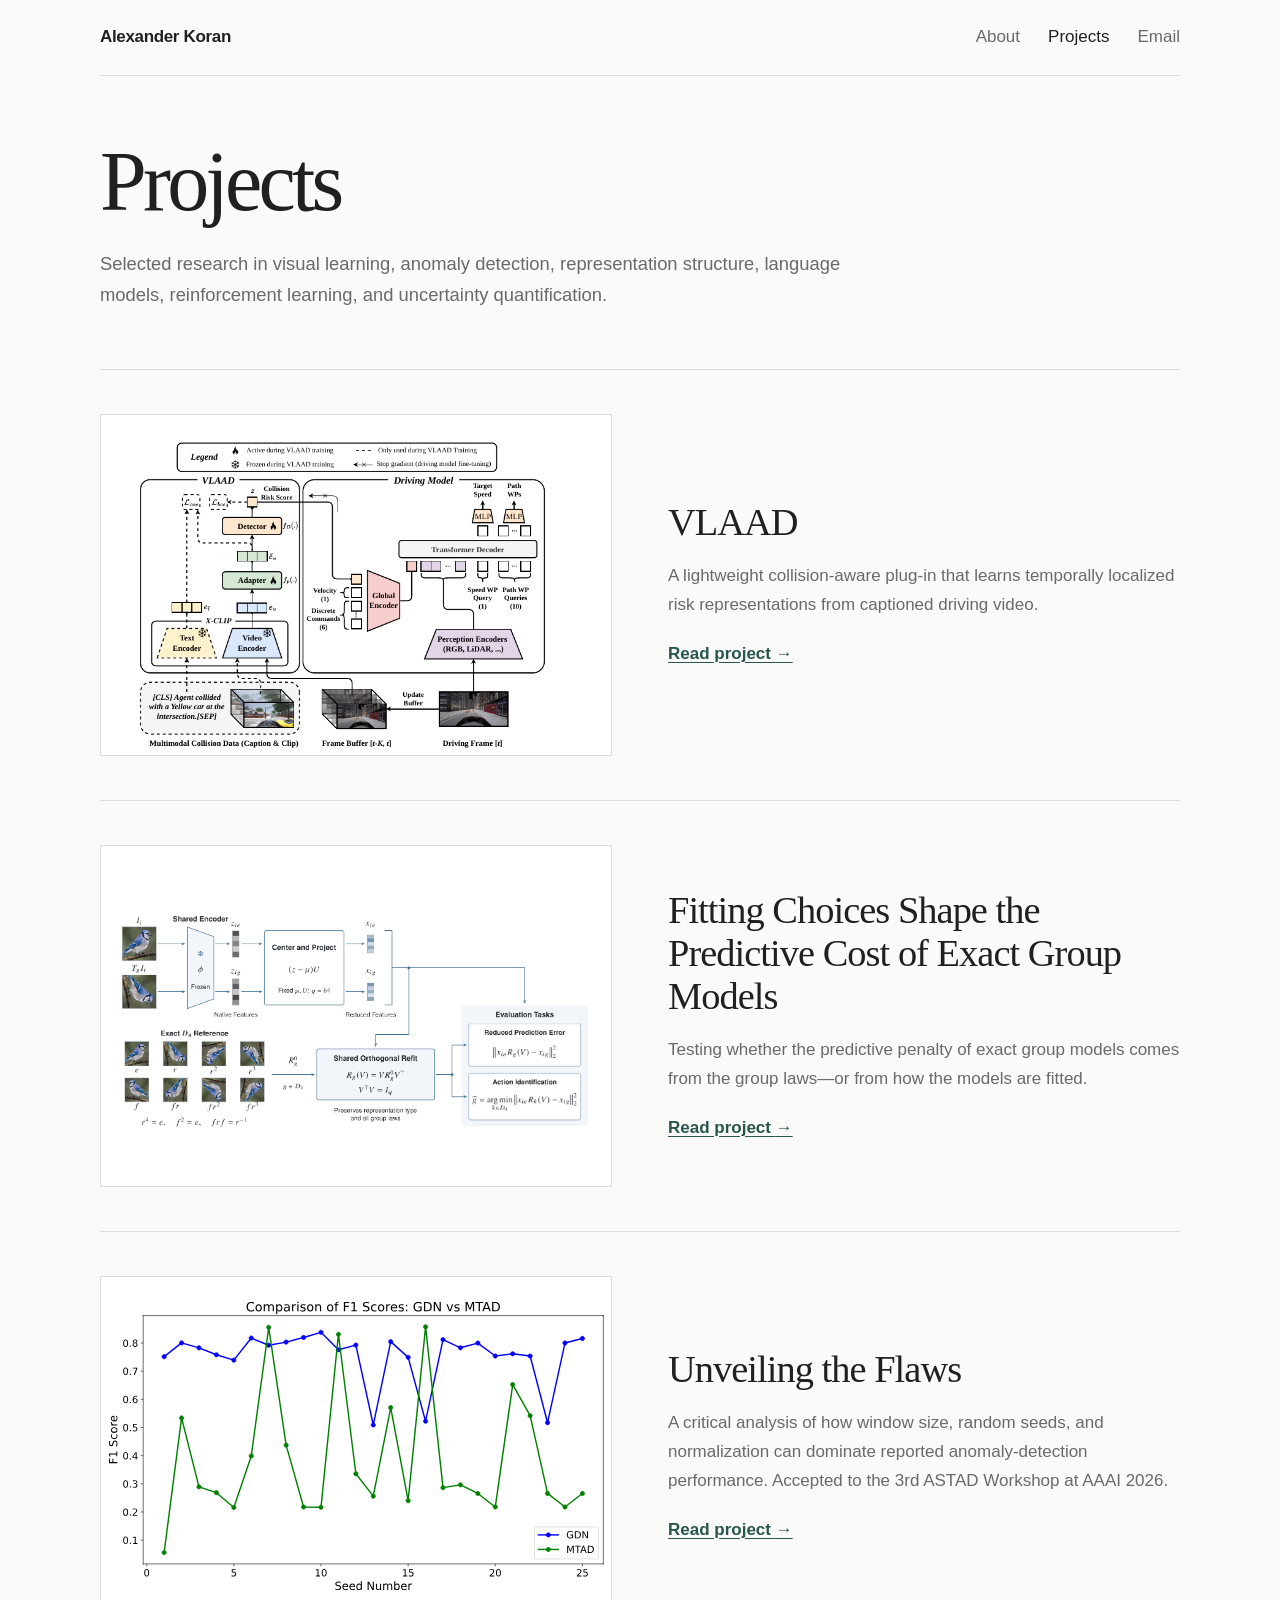
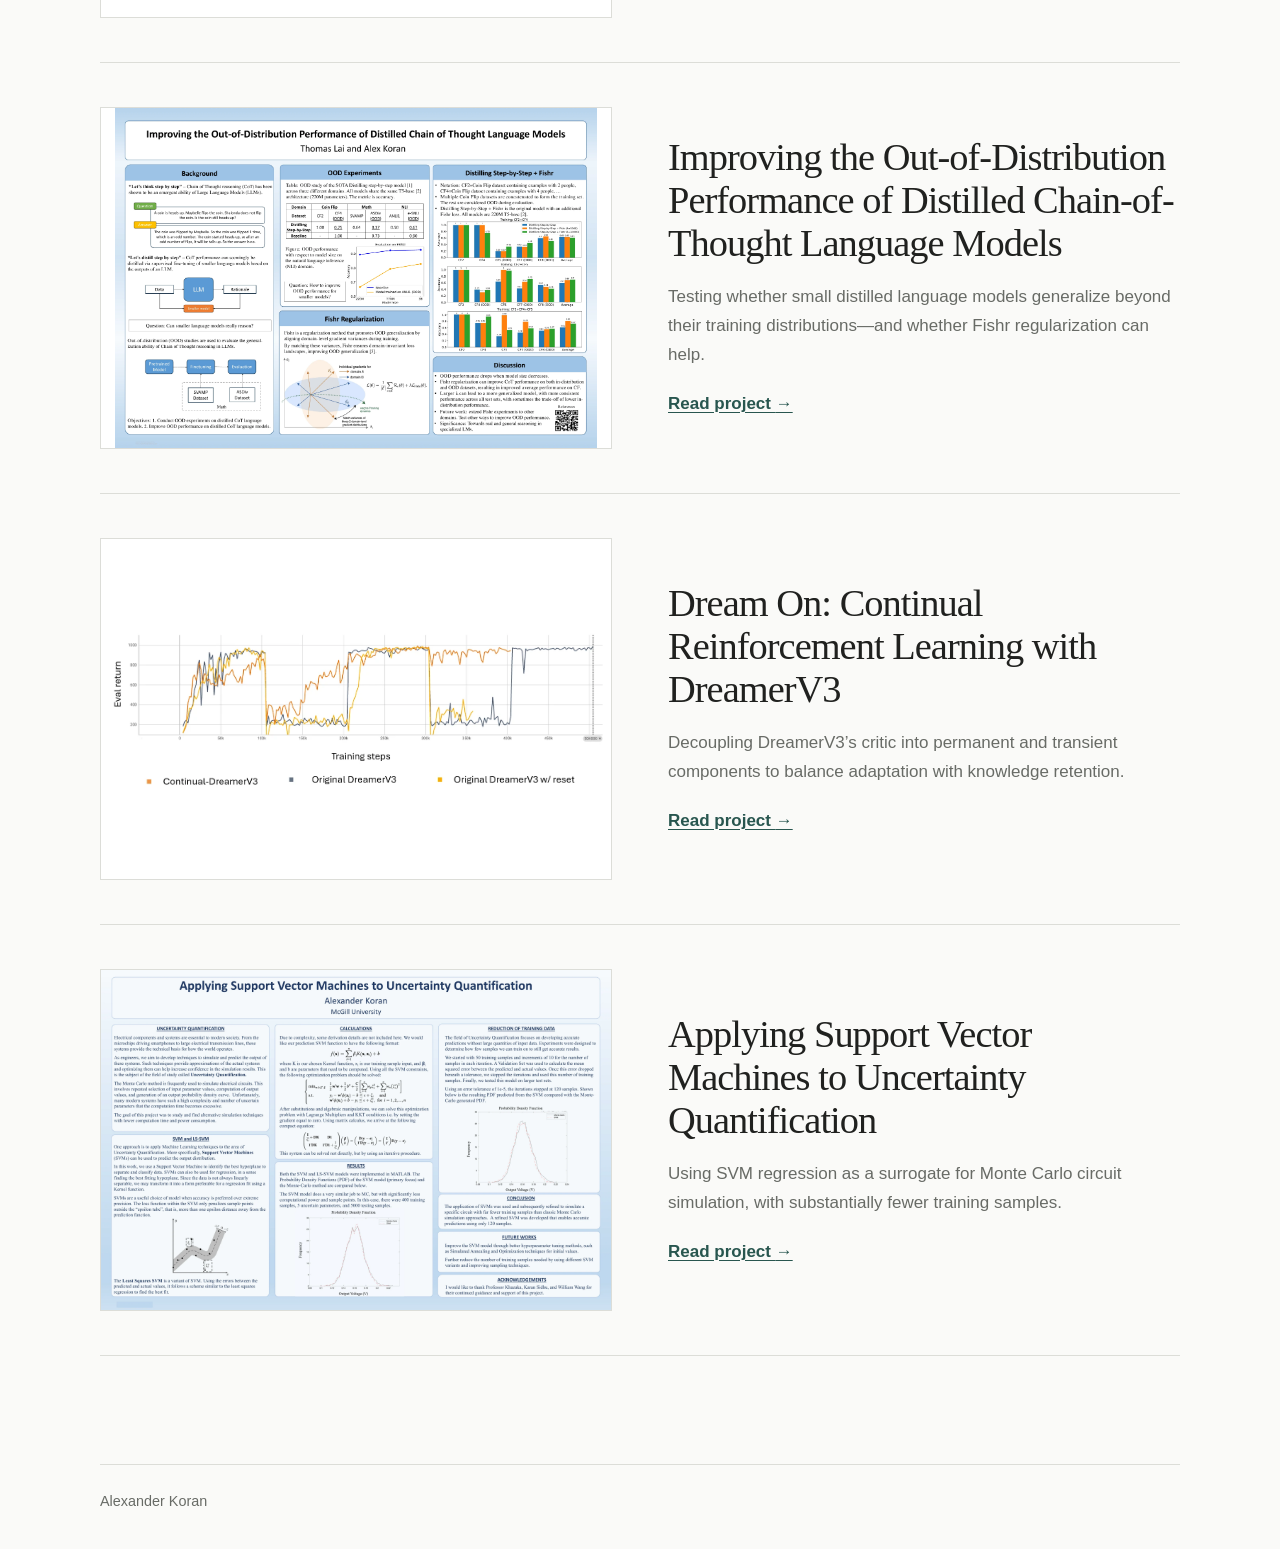
==== commit 7c9dad50: "Refine project dates and portfolio copy" ====
--- a/projects.html
+++ b/projects.html
@@ -7,7 +7,7 @@
     <meta name="theme-color" content="#fafaf8">
     <title>Projects — Alexander Koran</title>
     <link rel="icon" href="favicon.svg" type="image/svg+xml">
-    <link rel="stylesheet" href="styles.css">
+    <link rel="stylesheet" href="styles.css?v=4">
     <script src="script.js" defer></script>
   </head>
   <body>
@@ -29,27 +29,27 @@
         </article>
         <article class="project-row">
           <a class="project-figure" href="projects/exact-group-models.html" aria-label="Read about exact group models"><img src="assets/exact-group-refit.png" alt="Diagram of exact group maps being refitted to observed feature transformations"></a>
-          <div class="project-copy"><h2><a href="projects/exact-group-models.html">Fitting choices shape the predictive cost of exact group models</a></h2><p>Testing whether the predictive penalty of exact group models comes from the group laws—or from how the models are fitted.</p><a class="detail-link" href="projects/exact-group-models.html">Read project <span aria-hidden="true">→</span></a></div>
+          <div class="project-copy"><h2><a href="projects/exact-group-models.html">Fitting Choices Shape the Predictive Cost of Exact Group Models</a></h2><p>Testing whether the predictive penalty of exact group models comes from the group laws—or from how the models are fitted.</p><a class="detail-link" href="projects/exact-group-models.html">Read project <span aria-hidden="true">→</span></a></div>
+        </article>
+        <article class="project-row">
+          <a class="project-figure" href="projects/unveiling-the-flaws.html" aria-label="Read about Unveiling the Flaws"><img src="assets/unveiling-flaws-seed-figure.svg" alt="F1 scores for two time-series anomaly detection models across random seeds"></a>
+          <div class="project-copy"><h2><a href="projects/unveiling-the-flaws.html">Unveiling the Flaws</a></h2><p>A critical analysis of how window size, random seeds, and normalization can dominate reported anomaly-detection performance. Accepted to the 3rd ASTAD Workshop at AAAI 2026.</p><a class="detail-link" href="projects/unveiling-the-flaws.html">Read project <span aria-hidden="true">→</span></a></div>
         </article>
         <article class="project-row">
           <a class="project-figure" href="projects/distilled-cot-ood.html" aria-label="Read about out-of-distribution performance in distilled chain-of-thought language models"><img src="assets/distilled-cot-ood-poster.webp" alt="Poster summarizing out-of-distribution experiments on distilled chain-of-thought language models"></a>
-          <div class="project-copy"><h2><a href="projects/distilled-cot-ood.html">Improving the out-of-distribution performance of distilled chain-of-thought language models</a></h2><p>Testing whether small distilled language models generalize beyond their training distributions—and whether Fishr regularization can help.</p><a class="detail-link" href="projects/distilled-cot-ood.html">Read project <span aria-hidden="true">→</span></a></div>
-        </article>
-        <article class="project-row">
-          <a class="project-figure" href="projects/unveiling-the-flaws.html" aria-label="Read about Unveiling the Flaws"><img src="assets/unveiling-flaws-seed-figure.svg" alt="F1 scores for two time-series anomaly detection models across random seeds"></a>
-          <div class="project-copy"><h2><a href="projects/unveiling-the-flaws.html">Unveiling the Flaws</a></h2><p>A critical analysis of how window size, random seeds, and normalization can dominate reported anomaly-detection performance.</p><a class="detail-link" href="projects/unveiling-the-flaws.html">Read project <span aria-hidden="true">→</span></a></div>
+          <div class="project-copy"><h2><a href="projects/distilled-cot-ood.html">Improving the Out-of-Distribution Performance of Distilled Chain-of-Thought Language Models</a></h2><p>Testing whether small distilled language models generalize beyond their training distributions—and whether Fishr regularization can help.</p><a class="detail-link" href="projects/distilled-cot-ood.html">Read project <span aria-hidden="true">→</span></a></div>
         </article>
         <article class="project-row">
           <a class="project-figure" href="projects/continual-dreamerv3.html" aria-label="Read about Continual-DreamerV3"><img src="assets/continual-dreamerv3-results.webp" alt="Evaluation returns for Continual-DreamerV3 and two DreamerV3 baselines across alternating tasks"></a>
-          <div class="project-copy"><h2><a href="projects/continual-dreamerv3.html">Dream On: Continual reinforcement learning with DreamerV3</a></h2><p>Decoupling DreamerV3’s critic into permanent and transient components to balance adaptation with knowledge retention.</p><a class="detail-link" href="projects/continual-dreamerv3.html">Read project <span aria-hidden="true">→</span></a></div>
+          <div class="project-copy"><h2><a href="projects/continual-dreamerv3.html">Dream On: Continual Reinforcement Learning with DreamerV3</a></h2><p>Decoupling DreamerV3’s critic into permanent and transient components to balance adaptation with knowledge retention.</p><a class="detail-link" href="projects/continual-dreamerv3.html">Read project <span aria-hidden="true">→</span></a></div>
         </article>
         <article class="project-row">
           <a class="project-figure" href="projects/svm-uncertainty-quantification.html" aria-label="Read about support vector machines for uncertainty quantification"><img src="assets/svm-uncertainty-quantification-poster.webp" alt="Poster for a project using SVM surrogates for uncertainty quantification"></a>
-          <div class="project-copy"><h2><a href="projects/svm-uncertainty-quantification.html">Applying support vector machines to uncertainty quantification</a></h2><p>Using SVM regression as a surrogate for Monte Carlo circuit simulation, with substantially fewer training samples.</p><a class="detail-link" href="projects/svm-uncertainty-quantification.html">Read project <span aria-hidden="true">→</span></a></div>
+          <div class="project-copy"><h2><a href="projects/svm-uncertainty-quantification.html">Applying Support Vector Machines to Uncertainty Quantification</a></h2><p>Using SVM regression as a surrogate for Monte Carlo circuit simulation, with substantially fewer training samples.</p><a class="detail-link" href="projects/svm-uncertainty-quantification.html">Read project <span aria-hidden="true">→</span></a></div>
         </article>
       </div>
     </main>
 
-    <footer class="site-footer shell"><span>Alexander Koran</span><span>© <span id="current-year">2026</span></span></footer>
+    <footer class="site-footer shell"><span>Alexander Koran</span></footer>
   </body>
 </html>
--- a/styles.css
+++ b/styles.css
@@ -240,6 +240,18 @@
   margin: 28px 0 0;
   color: var(--muted);
   font-size: clamp(1.05rem, 2vw, 1.28rem);
+}
+
+.project-header > p.project-date {
+  margin: 0 0 16px;
+  font-size: 0.92rem;
+  letter-spacing: 0.02em;
+}
+
+.project-header > p.project-venue {
+  margin-top: 10px;
+  color: var(--ink);
+  font-size: 1rem;
 }
 
 .project-links { margin-top: 24px; }
